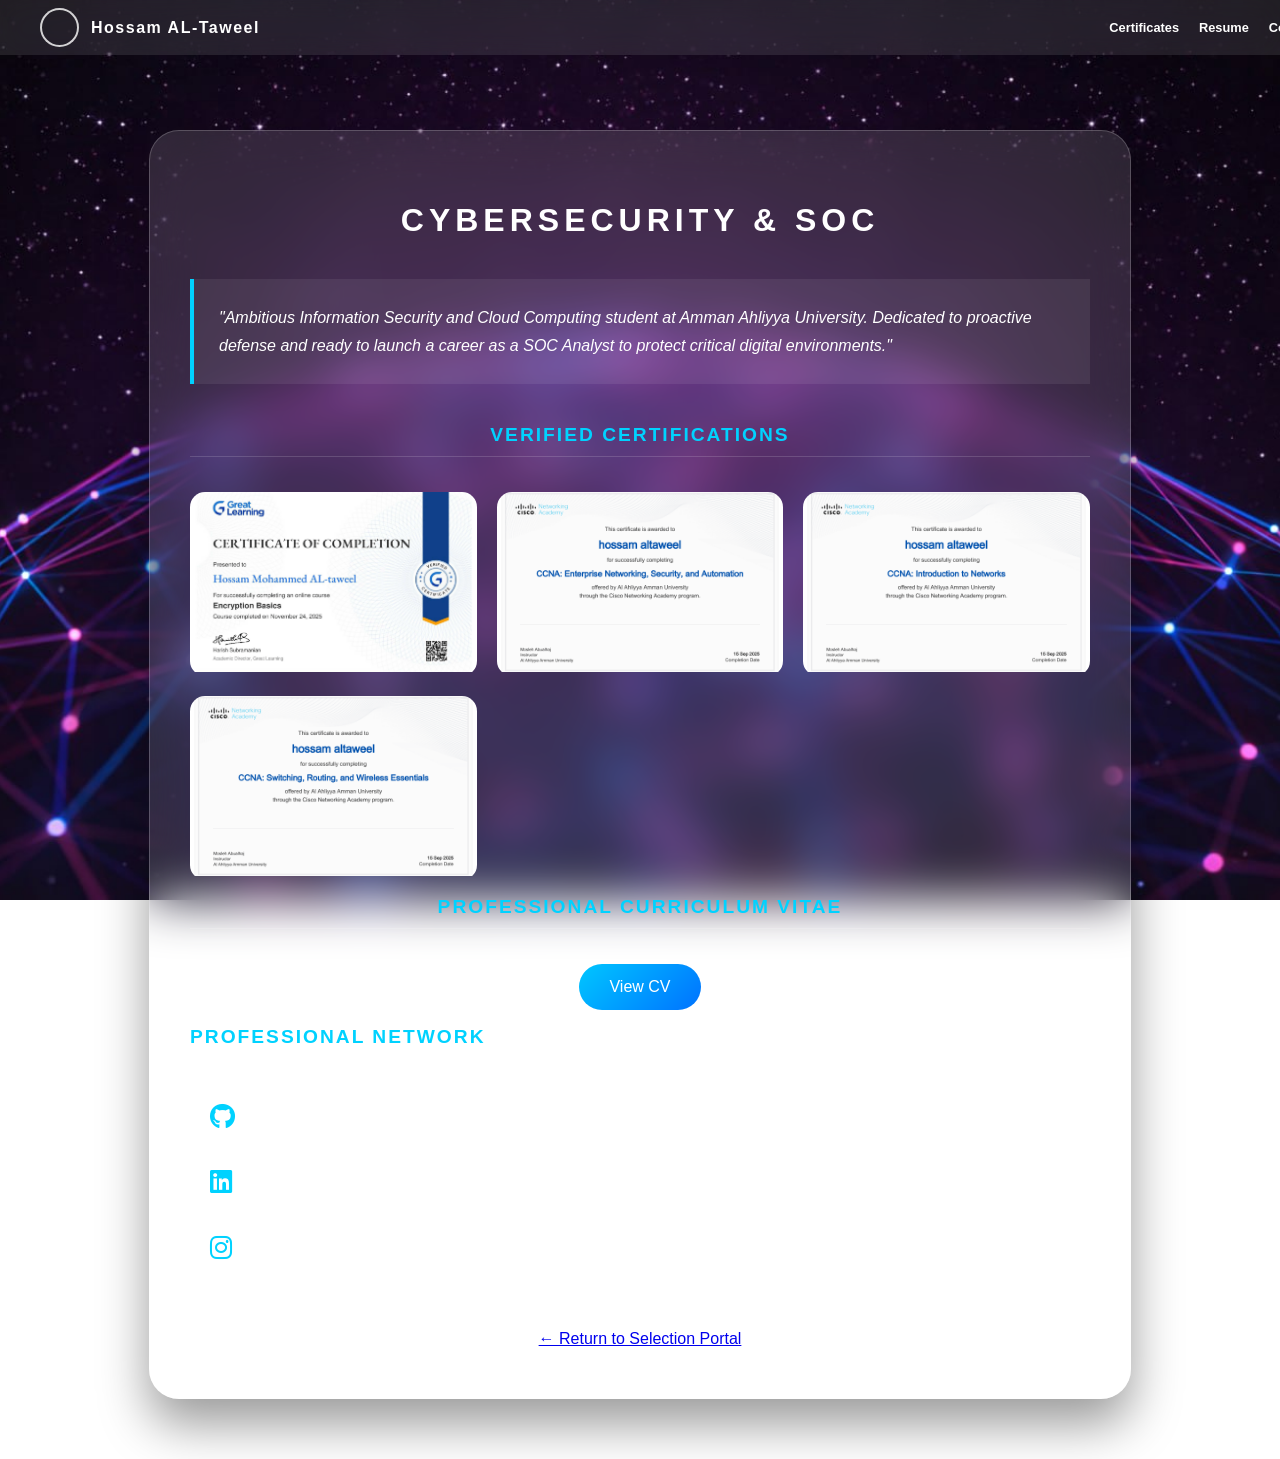
==== hossam.html @ 8f1ebd7d "mycv" ====
<!DOCTYPE html>
<html lang="en" dir="ltr">
<head>
<meta charset="UTF-8">
<meta name="viewport" content="width=device-width, initial-scale=1.0">

<title>Hossam AL-Taweel | Cybersecurity & SOC Portfolio</title>

<link rel="stylesheet" href="https://cdnjs.cloudflare.com/ajax/libs/font-awesome/6.0.0/css/all.min.css">

<style>

html{
scroll-behavior:smooth;
}

body{
background-image:url('Background-hossam.png');
background-size:cover;
background-position:center;
background-attachment:fixed;
font-family:'Segoe UI',Tahoma,sans-serif;
margin:0;
padding:0;
color:#fff;
overflow-x:hidden;
}

.top-bar{
position:fixed;
top:0;
width:100%;
height:55px;
background:rgba(255,255,255,0.1);
backdrop-filter:blur(15px);
display:flex;
align-items:center;
justify-content:space-between;
padding:0 40px;
z-index:1000;
transition:0.4s;
}

.top-bar:hover{
height:70px;
background:rgba(255,255,255,0.2);
}

.profile-side{
display:flex;
align-items:center;
}

.profile-pfp{
width:35px;
height:35px;
border-radius:50%;
background-image:url('1.png');
background-size:cover;
border:2px solid rgba(255,255,255,0.8);
margin-right:12px;
}

.user-name{
font-size:1em;
font-weight:700;
letter-spacing:1.5px;
}

.nav-links{
display:flex;
gap:20px;
}

.nav-links a{
text-decoration:none;
color:white;
font-size:0.8em;
font-weight:600;
}

.main-content{
padding-top:130px;
display:flex;
justify-content:center;
padding-bottom:60px;
}

.container{
max-width:900px;
width:90%;
background:rgba(255,255,255,0.12);
backdrop-filter:blur(25px);
padding:50px 40px;
border-radius:30px;
border:1px solid rgba(255,255,255,0.2);
box-shadow:0 25px 50px rgba(0,0,0,0.4);
text-align:center;
}

.main-header h1{
font-size:2em;
letter-spacing:5px;
font-weight:800;
}

.bio-box{
background:rgba(255,255,255,0.07);
padding:25px;
border-left:4px solid #00d2ff;
margin:40px 0;
font-style:italic;
text-align:left;
line-height:1.7;
}

.section-title{
font-size:1.2em;
border-bottom:1px solid rgba(255,255,255,0.15);
padding-bottom:10px;
margin-bottom:35px;
text-transform:uppercase;
letter-spacing:2px;
color:#00d2ff;
}

.cert-grid{
display:grid;
grid-template-columns:repeat(auto-fit,minmax(250px,1fr));
gap:20px;
}

.cert-item{
overflow:hidden;
border-radius:15px;
cursor:pointer;
transition:0.3s;
}

.cert-item:hover{
transform:scale(1.03);
box-shadow:0 0 20px rgba(0,210,255,0.4);
}

.cert-img{
width:100%;
height:180px;
object-fit:cover;
}

/* CERT POPUP */

.cert-modal{
display:none;
position:fixed;
top:0;
left:0;
width:100%;
height:100%;
background:rgba(0,0,0,0.9);
justify-content:center;
align-items:center;
z-index:2000;
}

.cert-modal img{
max-width:85%;
max-height:85%;
border-radius:10px;
}

.close-cert{
position:absolute;
top:30px;
right:40px;
font-size:35px;
cursor:pointer;
}

/* CV */

.cv-btn{
background:linear-gradient(135deg,#00c6ff,#0072ff);
border:none;
padding:14px 30px;
font-size:16px;
color:white;
border-radius:30px;
cursor:pointer;
}

.cv-modal{
display:none;
position:fixed;
top:0;
left:0;
width:100%;
height:100%;
background:rgba(0,0,0,0.8);
justify-content:center;
align-items:center;
z-index:1000;
}

.cv-box{
width:75%;
height:85%;
background:#111;
border-radius:15px;
overflow:hidden;
position:relative;
}

.cv-box iframe{
width:100%;
height:100%;
border:none;
}

.close-btn{
position:absolute;
top:15px;
right:20px;
font-size:22px;
cursor:pointer;
}

.social-list{
display:flex;
flex-direction:column;
align-items:flex-start;
gap:20px;
}

.social-item{
display:flex;
align-items:center;
text-decoration:none;
color:white;
background:rgba(255,255,255,0.05);
padding:10px 20px;
border-radius:50px;
}

.social-item i{
font-size:1.6em;
margin-right:15px;
color:#00d2ff;
}

footer{
margin-top:60px;
}

</style>

<script>

function openCV(){
document.getElementById("cvModal").style.display="flex";
}

function closeCV(){
document.getElementById("cvModal").style.display="none";
}

function openCert(img){
document.getElementById("certModal").style.display="flex";
document.getElementById("certBig").src=img.src;
}

function closeCert(){
document.getElementById("certModal").style.display="none";
}

</script>

</head>

<body>

<nav class="top-bar">

<div class="profile-side">
<div class="profile-pfp"></div>
<span class="user-name">Hossam AL-Taweel</span>
</div>

<div class="nav-links">
<a href="#certificates">Certificates</a>
<a href="#cv">Resume</a>
<a href="#social">Connect</a>
</div>

</nav>

<div class="main-content">

<div class="container">

<header class="main-header">
<h1>CYBERSECURITY & SOC</h1>
</header>

<div class="bio-box">
"Ambitious Information Security and Cloud Computing student at Amman Ahliyya University. Dedicated to proactive defense and ready to launch a career as a SOC Analyst to protect critical digital environments."
</div>

<section id="certificates">

<h2 class="section-title">Verified Certifications</h2>

<div class="cert-grid">

<div class="cert-item">
<img src="c1.png" class="cert-img" onclick="openCert(this)">
</div>

<div class="cert-item">
<img src="c2.png" class="cert-img" onclick="openCert(this)">
</div>

<div class="cert-item">
<img src="c3.png" class="cert-img" onclick="openCert(this)">
</div>

<div class="cert-item">
<img src="c4.png" class="cert-img" onclick="openCert(this)">
</div>

</div>

</section>

<section id="cv">

<h2 class="section-title">Professional Curriculum Vitae</h2>

<button class="cv-btn" onclick="openCV()">View CV</button>

</section>

<div id="cvModal" class="cv-modal">

<div class="cv-box">

<span class="close-btn" onclick="closeCV()">✖</span>

<iframe src="Hossam's Cv.pdf"></iframe>

</div>

</div>

<section id="social">

<h2 class="section-title" style="text-align:left;">Professional Network</h2>

<div class="social-list">

<a href="https://github.com/2lert" class="social-item" target="_blank">
<i class="fab fa-github"></i>
<span>HossamALTaweel</span>
</a>

<a href="https://www.linkedin.com/in/hossam-altaweel-b496282a0" class="social-item" target="_blank">
<i class="fab fa-linkedin"></i>
<span>Hossam AL-Taweel</span>
</a>

<a href="https://instagram.com/exploi1" class="social-item" target="_blank">
<i class="fab fa-instagram"></i>
<span>@exploi1</span>
</a>

</div>

</section>

<footer>
<a href="h1.html">← Return to Selection Portal</a>
</footer>

</div>
</div>

<!-- CERT MODAL -->

<div id="certModal" class="cert-modal">

<span class="close-cert" onclick="closeCert()">✖</span>

<img id="certBig">

</div>

</body>
</html>
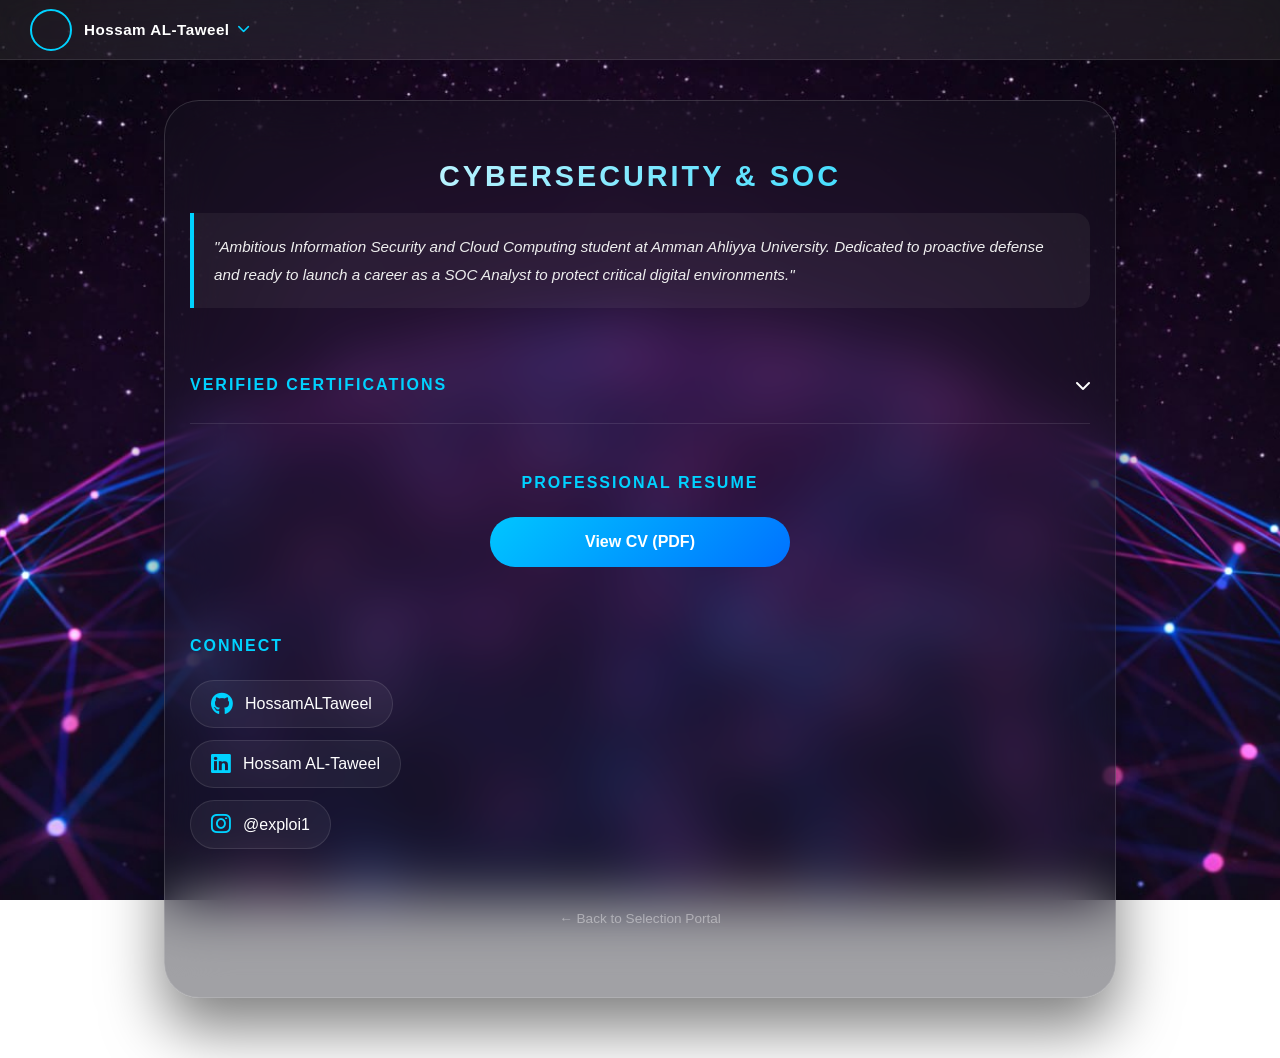
==== commit fe866e33: "Update hossam.html" ====
--- a/hossam.html
+++ b/hossam.html
@@ -2,397 +2,269 @@
 <html lang="en" dir="ltr">
 <head>
 <meta charset="UTF-8">
-<meta name="viewport" content="width=device-width, initial-scale=1.0">
-
-<title>Hossam AL-Taweel | Cybersecurity & SOC Portfolio</title>
-
+<meta name="viewport" content="width=device-width, initial-scale=1.0, maximum-scale=1.0, user-scalable=no">
+<title>Hossam AL-Taweel | Portfolio</title>
 <link rel="stylesheet" href="https://cdnjs.cloudflare.com/ajax/libs/font-awesome/6.0.0/css/all.min.css">
 
 <style>
-
-html{
-scroll-behavior:smooth;
-}
-
-body{
-background-image:url('Background-hossam.png');
-background-size:cover;
-background-position:center;
-background-attachment:fixed;
-font-family:'Segoe UI',Tahoma,sans-serif;
-margin:0;
-padding:0;
-color:#fff;
-overflow-x:hidden;
-}
-
-.top-bar{
-position:fixed;
-top:0;
-width:100%;
-height:55px;
-background:rgba(255,255,255,0.1);
-backdrop-filter:blur(15px);
-display:flex;
-align-items:center;
-justify-content:space-between;
-padding:0 40px;
-z-index:1000;
-transition:0.4s;
-}
-
-.top-bar:hover{
-height:70px;
-background:rgba(255,255,255,0.2);
-}
-
-.profile-side{
-display:flex;
-align-items:center;
-}
-
-.profile-pfp{
-width:35px;
-height:35px;
-border-radius:50%;
-background-image:url('1.png');
-background-size:cover;
-border:2px solid rgba(255,255,255,0.8);
-margin-right:12px;
-}
-
-.user-name{
-font-size:1em;
-font-weight:700;
-letter-spacing:1.5px;
-}
-
-.nav-links{
-display:flex;
-gap:20px;
-}
-
-.nav-links a{
-text-decoration:none;
-color:white;
-font-size:0.8em;
-font-weight:600;
-}
-
-.main-content{
-padding-top:130px;
-display:flex;
-justify-content:center;
-padding-bottom:60px;
-}
-
-.container{
-max-width:900px;
-width:90%;
-background:rgba(255,255,255,0.12);
-backdrop-filter:blur(25px);
-padding:50px 40px;
-border-radius:30px;
-border:1px solid rgba(255,255,255,0.2);
-box-shadow:0 25px 50px rgba(0,0,0,0.4);
-text-align:center;
-}
-
-.main-header h1{
-font-size:2em;
-letter-spacing:5px;
-font-weight:800;
-}
-
-.bio-box{
-background:rgba(255,255,255,0.07);
-padding:25px;
-border-left:4px solid #00d2ff;
-margin:40px 0;
-font-style:italic;
-text-align:left;
-line-height:1.7;
-}
-
-.section-title{
-font-size:1.2em;
-border-bottom:1px solid rgba(255,255,255,0.15);
-padding-bottom:10px;
-margin-bottom:35px;
-text-transform:uppercase;
-letter-spacing:2px;
-color:#00d2ff;
-}
-
-.cert-grid{
-display:grid;
-grid-template-columns:repeat(auto-fit,minmax(250px,1fr));
-gap:20px;
-}
-
-.cert-item{
-overflow:hidden;
-border-radius:15px;
-cursor:pointer;
-transition:0.3s;
-}
-
-.cert-item:hover{
-transform:scale(1.03);
-box-shadow:0 0 20px rgba(0,210,255,0.4);
-}
-
-.cert-img{
-width:100%;
-height:180px;
-object-fit:cover;
-}
-
-/* CERT POPUP */
-
-.cert-modal{
-display:none;
-position:fixed;
-top:0;
-left:0;
-width:100%;
-height:100%;
-background:rgba(0,0,0,0.9);
-justify-content:center;
-align-items:center;
-z-index:2000;
-}
-
-.cert-modal img{
-max-width:85%;
-max-height:85%;
-border-radius:10px;
-}
-
-.close-cert{
-position:absolute;
-top:30px;
-right:40px;
-font-size:35px;
-cursor:pointer;
-}
-
-/* CV */
-
-.cv-btn{
-background:linear-gradient(135deg,#00c6ff,#0072ff);
-border:none;
-padding:14px 30px;
-font-size:16px;
-color:white;
-border-radius:30px;
-cursor:pointer;
-}
-
-.cv-modal{
-display:none;
-position:fixed;
-top:0;
-left:0;
-width:100%;
-height:100%;
-background:rgba(0,0,0,0.8);
-justify-content:center;
-align-items:center;
-z-index:1000;
-}
-
-.cv-box{
-width:75%;
-height:85%;
-background:#111;
-border-radius:15px;
-overflow:hidden;
-position:relative;
-}
-
-.cv-box iframe{
-width:100%;
-height:100%;
-border:none;
-}
-
-.close-btn{
-position:absolute;
-top:15px;
-right:20px;
-font-size:22px;
-cursor:pointer;
-}
-
-.social-list{
-display:flex;
-flex-direction:column;
-align-items:flex-start;
-gap:20px;
-}
-
-.social-item{
-display:flex;
-align-items:center;
-text-decoration:none;
-color:white;
-background:rgba(255,255,255,0.05);
-padding:10px 20px;
-border-radius:50px;
-}
-
-.social-item i{
-font-size:1.6em;
-margin-right:15px;
-color:#00d2ff;
-}
-
-footer{
-margin-top:60px;
-}
-
+    /* الإعدادات الأساسية والحركات */
+    html { scroll-behavior: smooth; }
+    body {
+        background-image: url('Background-hossam.png');
+        background-size: cover;
+        background-position: center;
+        background-attachment: fixed;
+        font-family: 'Segoe UI', Roboto, Helvetica, Arial, sans-serif;
+        margin: 0; padding: 0; color: #fff;
+        overflow-x: hidden;
+        -webkit-tap-highlight-color: transparent; /* إزالة اللون الأزرق عند اللمس في الهاتف */
+    }
+
+    /* حركات الظهور (Animations) */
+    @keyframes fadeInUp {
+        from { opacity: 0; transform: translateY(30px); }
+        to { opacity: 1; transform: translateY(0); }
+    }
+
+    .animate-in { animation: fadeInUp 0.8s ease forwards; }
+
+    /* --- الشريط العلوي (Mobile Optimized) --- */
+    .top-bar {
+        position: fixed; top: 0; width: 100%; height: 60px;
+        background: rgba(255, 255, 255, 0.08);
+        backdrop-filter: blur(20px); -webkit-backdrop-filter: blur(20px);
+        display: flex; align-items: center; justify-content: flex-start;
+        padding: 0 20px; box-sizing: border-box; z-index: 1001;
+        border-bottom: 1px solid rgba(255, 255, 255, 0.1);
+    }
+
+    .profile-side { display: flex; align-items: center; cursor: pointer; padding: 5px 10px; border-radius: 30px; transition: 0.3s; }
+    .profile-side:active { background: rgba(255, 255, 255, 0.1); } /* تأثير عند اللمس في الهاتف */
+
+    .profile-pfp {
+        width: 38px; height: 38px; border-radius: 50%;
+        background-image: url('1.png'); background-size: cover;
+        border: 2px solid #00d2ff; margin-right: 12px;
+    }
+    .user-name { font-weight: 700; font-size: 0.95em; letter-spacing: 0.5px; margin-right: 8px; }
+
+    /* القائمة المنسدلة (Full Width on Mobile) */
+    .nav-dropdown {
+        position: fixed; top: -300px; left: 15px;
+        background: rgba(10, 10, 20, 0.95);
+        backdrop-filter: blur(25px);
+        border-radius: 20px; border: 1px solid rgba(255,255,255,0.15);
+        width: 220px; padding: 15px 0;
+        transition: 0.5s cubic-bezier(0.68, -0.55, 0.265, 1.55); 
+        z-index: 1000;
+        box-shadow: 0 15px 40px rgba(0,0,0,0.8);
+    }
+    .nav-dropdown.active { top: 75px; }
+    .nav-dropdown a {
+        display: block; padding: 15px 25px; color: #fff;
+        text-decoration: none; font-size: 0.9em; font-weight: 600;
+        transition: 0.3s; text-align: left; text-transform: uppercase;
+    }
+    .nav-dropdown a:active { background: rgba(0, 210, 255, 0.2); color: #00d2ff; }
+
+    /* --- الحاوية الرئيسية (Responsive Container) --- */
+    .main-content { padding: 100px 15px 60px; display: flex; justify-content: center; }
+    .container {
+        max-width: 900px; width: 100%;
+        background: rgba(20, 20, 30, 0.4);
+        backdrop-filter: blur(30px); -webkit-backdrop-filter: blur(30px);
+        padding: 40px 25px; border-radius: 35px;
+        border: 1px solid rgba(255, 255, 255, 0.15);
+        box-shadow: 0 30px 60px rgba(0,0,0,0.5);
+        text-align: center;
+    }
+
+    .main-header h1 { 
+        font-size: 1.8em; letter-spacing: 3px; text-transform: uppercase; margin-bottom: 20px;
+        background: linear-gradient(to right, #fff, #00d2ff);
+        -webkit-background-clip: text; -webkit-text-fill-color: transparent;
+    }
+
+    .bio-box {
+        background: rgba(255, 255, 255, 0.05); padding: 20px;
+        border-left: 4px solid #00d2ff; margin-bottom: 40px;
+        text-align: left; font-style: italic; line-height: 1.8; color: #eee;
+        font-size: 0.95em; border-radius: 0 15px 15px 0;
+    }
+
+    /* --- تحسين قسم الشهادات في الهاتف --- */
+    .collapsible-header {
+        display: flex; justify-content: space-between; align-items: center;
+        cursor: pointer; padding: 15px 0; border-bottom: 1px solid rgba(255,255,255,0.1);
+    }
+    .section-title { font-size: 1em; text-transform: uppercase; letter-spacing: 2px; color: #00d2ff; }
+
+    .cert-content {
+        max-height: 0; overflow: hidden;
+        transition: max-height 0.6s cubic-bezier(0.4, 0, 0.2, 1);
+    }
+    .cert-content.expanded { max-height: 1500px; }
+
+    .cert-grid { 
+        display: grid; 
+        grid-template-columns: repeat(auto-fit, minmax(100%, 1fr)); /* عمود واحد في الهاتف لسهولة العرض */
+        gap: 20px; padding: 20px 0; 
+    }
+    
+    @media (min-width: 600px) {
+        .cert-grid { grid-template-columns: repeat(2, 1fr); }
+    }
+
+    .cert-item { border-radius: 18px; overflow: hidden; border: 1px solid rgba(255,255,255,0.1); background: #000; }
+    .cert-img { width: 100%; height: auto; display: block; cursor: pointer; transition: 0.4s; }
+
+    /* --- الأزرار والتواصل --- */
+    .cv-btn {
+        background: linear-gradient(135deg, #00c6ff, #0072ff);
+        border: none; padding: 16px 45px; border-radius: 40px;
+        color: white; font-weight: bold; cursor: pointer; width: 80%; /* عريض في الهاتف */
+        max-width: 300px; transition: 0.3s; font-size: 1em;
+    }
+
+    .social-list { display: flex; flex-direction: column; align-items: flex-start; gap: 12px; margin-top: 20px; }
+    .social-item {
+        display: flex; align-items: center; text-decoration: none; color: #fff;
+        background: rgba(255, 255, 255, 0.05); padding: 12px 20px;
+        border-radius: 50px; border: 1px solid rgba(255, 255, 255, 0.1);
+        width: auto; transition: 0.3s;
+    }
+    .social-item:active { transform: scale(0.95); background: rgba(0, 210, 255, 0.1); }
+    .social-item i { font-size: 1.4em; margin-right: 12px; color: #00d2ff; }
+
+    /* --- المودال (تحسين للهاتف) --- */
+    .modal {
+        display: none; position: fixed; top: 0; left: 0; width: 100%; height: 100%;
+        background: rgba(0,0,0,0.98); z-index: 2000; justify-content: center; align-items: center;
+    }
+    .modal-content { width: 95%; max-height: 80%; border-radius: 15px; object-fit: contain; }
+    .cv-box { width: 95%; height: 90%; background: #111; position: relative; border-radius: 20px; overflow: hidden; }
+    .close-x { position: absolute; top: 15px; right: 20px; font-size: 30px; color: #fff; z-index: 2001; padding: 10px; }
+
+    footer { margin-top: 60px; padding-bottom: 30px; }
 </style>
 
 <script>
-
-function openCV(){
-document.getElementById("cvModal").style.display="flex";
-}
-
-function closeCV(){
-document.getElementById("cvModal").style.display="none";
-}
-
-function openCert(img){
-document.getElementById("certModal").style.display="flex";
-document.getElementById("certBig").src=img.src;
-}
-
-function closeCert(){
-document.getElementById("certModal").style.display="none";
-}
-
+    function toggleNav() {
+        document.getElementById("navDropdown").classList.toggle("active");
+        document.getElementById("navArrow").classList.toggle("rotated");
+    }
+
+    function toggleCerts() {
+        document.getElementById("certContent").classList.toggle("expanded");
+        document.getElementById("certArrow").classList.toggle("rotated");
+    }
+
+    function openCV() { 
+        document.body.style.overflow = "hidden"; // منع التمرير عند فتح الـ CV
+        document.getElementById("cvModal").style.display = "flex"; 
+    }
+    function closeCV() { 
+        document.body.style.overflow = "auto";
+        document.getElementById("cvModal").style.display = "none"; 
+    }
+    
+    function openCert(img) {
+        document.getElementById("certModal").style.display = "flex";
+        document.getElementById("certBig").src = img.src;
+    }
+    function closeCert() { document.getElementById("certModal").style.display = "none"; }
+
+    // إغلاق المودال عند الضغط في أي مكان فارغ
+    window.onclick = function(event) {
+        if (event.target.className === 'modal') {
+            closeCert();
+            closeCV();
+        }
+    }
 </script>
-
 </head>
 
 <body>
 
 <nav class="top-bar">
-
-<div class="profile-side">
-<div class="profile-pfp"></div>
-<span class="user-name">Hossam AL-Taweel</span>
-</div>
-
-<div class="nav-links">
-<a href="#certificates">Certificates</a>
-<a href="#cv">Resume</a>
-<a href="#social">Connect</a>
-</div>
-
+    <div class="profile-side" onclick="toggleNav()">
+        <div class="profile-pfp"></div>
+        <span class="user-name">Hossam AL-Taweel</span>
+        <i id="navArrow" class="fas fa-chevron-down" style="font-size: 0.8em; transition: 0.4s; color: #00d2ff;"></i>
+    </div>
 </nav>
 
+<div id="navDropdown" class="nav-dropdown">
+    <a href="#certificates" onclick="toggleNav()">Certificates</a>
+    <a href="#cv" onclick="toggleNav()">Resume</a>
+    <a href="#social" onclick="toggleNav()">Connect</a>
+</div>
+
 <div class="main-content">
-
-<div class="container">
-
-<header class="main-header">
-<h1>CYBERSECURITY & SOC</h1>
-</header>
-
-<div class="bio-box">
-"Ambitious Information Security and Cloud Computing student at Amman Ahliyya University. Dedicated to proactive defense and ready to launch a career as a SOC Analyst to protect critical digital environments."
-</div>
-
-<section id="certificates">
-
-<h2 class="section-title">Verified Certifications</h2>
-
-<div class="cert-grid">
-
-<div class="cert-item">
-<img src="c1.png" class="cert-img" onclick="openCert(this)">
-</div>
-
-<div class="cert-item">
-<img src="c2.png" class="cert-img" onclick="openCert(this)">
-</div>
-
-<div class="cert-item">
-<img src="c3.png" class="cert-img" onclick="openCert(this)">
-</div>
-
-<div class="cert-item">
-<img src="c4.png" class="cert-img" onclick="openCert(this)">
-</div>
-
-</div>
-
-</section>
-
-<section id="cv">
-
-<h2 class="section-title">Professional Curriculum Vitae</h2>
-
-<button class="cv-btn" onclick="openCV()">View CV</button>
-
-</section>
-
-<div id="cvModal" class="cv-modal">
-
-<div class="cv-box">
-
-<span class="close-btn" onclick="closeCV()">✖</span>
-
-<iframe src="Hossam's Cv.pdf"></iframe>
-
-</div>
-
-</div>
-
-<section id="social">
-
-<h2 class="section-title" style="text-align:left;">Professional Network</h2>
-
-<div class="social-list">
-
-<a href="https://github.com/2lert" class="social-item" target="_blank">
-<i class="fab fa-github"></i>
-<span>HossamALTaweel</span>
-</a>
-
-<a href="https://www.linkedin.com/in/hossam-altaweel-b496282a0" class="social-item" target="_blank">
-<i class="fab fa-linkedin"></i>
-<span>Hossam AL-Taweel</span>
-</a>
-
-<a href="https://instagram.com/exploi1" class="social-item" target="_blank">
-<i class="fab fa-instagram"></i>
-<span>@exploi1</span>
-</a>
-
-</div>
-
-</section>
-
-<footer>
-<a href="h1.html">← Return to Selection Portal</a>
-</footer>
-
-</div>
-</div>
-
-<!-- CERT MODAL -->
-
-<div id="certModal" class="cert-modal">
-
-<span class="close-cert" onclick="closeCert()">✖</span>
-
-<img id="certBig">
-
+    <div class="container animate-in">
+        <header class="main-header">
+            <h1>CYBERSECURITY & SOC</h1>
+        </header>
+
+        <div class="bio-box">
+            "Ambitious Information Security and Cloud Computing student at Amman Ahliyya University. Dedicated to proactive defense and ready to launch a career as a SOC Analyst to protect critical digital environments."
+        </div>
+
+        <section id="certificates">
+            <div class="collapsible-header" onclick="toggleCerts()">
+                <h2 class="section-title">Verified Certifications</h2>
+                <i id="certArrow" class="fas fa-chevron-down" style="transition: 0.4s;"></i>
+            </div>
+            <div id="certContent" class="cert-content">
+                <div class="cert-grid">
+                    <div class="cert-item"><img src="c1.png" class="cert-img" onclick="openCert(this)" alt="Cert 1"></div>
+                    <div class="cert-item"><img src="c2.png" class="cert-img" onclick="openCert(this)" alt="Cert 2"></div>
+                    <div class="cert-item"><img src="c3.png" class="cert-img" onclick="openCert(this)" alt="Cert 3"></div>
+                    <div class="cert-item"><img src="c4.png" class="cert-img" onclick="openCert(this)" alt="Cert 4"></div>
+                </div>
+            </div>
+        </section>
+
+        <section id="cv" style="margin-top: 50px;">
+            <h2 class="section-title" style="margin-bottom: 25px; text-align: center;">Professional Resume</h2>
+            <button class="cv-btn" onclick="openCV()">View CV (PDF)</button>
+        </section>
+
+        <section id="social" style="margin-top: 70px;">
+            <h2 class="section-title" style="text-align: left; margin-bottom: 25px;">Connect</h2>
+            <div class="social-list">
+                <a href="https://github.com/2lert" class="social-item" target="_blank">
+                    <i class="fab fa-github"></i>
+                    <span>HossamALTaweel</span>
+                </a>
+                <a href="https://www.linkedin.com/in/hossam-altaweel-b496282a0" class="social-item" target="_blank">
+                    <i class="fab fa-linkedin"></i>
+                    <span>Hossam AL-Taweel</span>
+                </a>
+                <a href="https://instagram.com/exploi1" class="social-item" target="_blank">
+                    <i class="fab fa-instagram"></i>
+                    <span>@exploi1</span>
+                </a>
+            </div>
+        </section>
+
+        <footer>
+            <a href="index.html" style="color: rgba(255,255,255,0.4); text-decoration: none; font-size: 0.85em;">← Back to Selection Portal</a>
+        </footer>
+    </div>
+</div>
+
+<div id="cvModal" class="modal">
+    <div class="cv-box">
+        <span class="close-x" onclick="closeCV()">✖</span>
+        <iframe src="Hossam's Cv.pdf" style="width: 100%; height: 100%; border: none;"></iframe>
+    </div>
+</div>
+
+<div id="certModal" class="modal" onclick="closeCert()">
+    <span class="close-x">✖</span>
+    <img id="certBig" class="modal-content" alt="Large Certificate">
 </div>
 
 </body>
-</html>+</html>
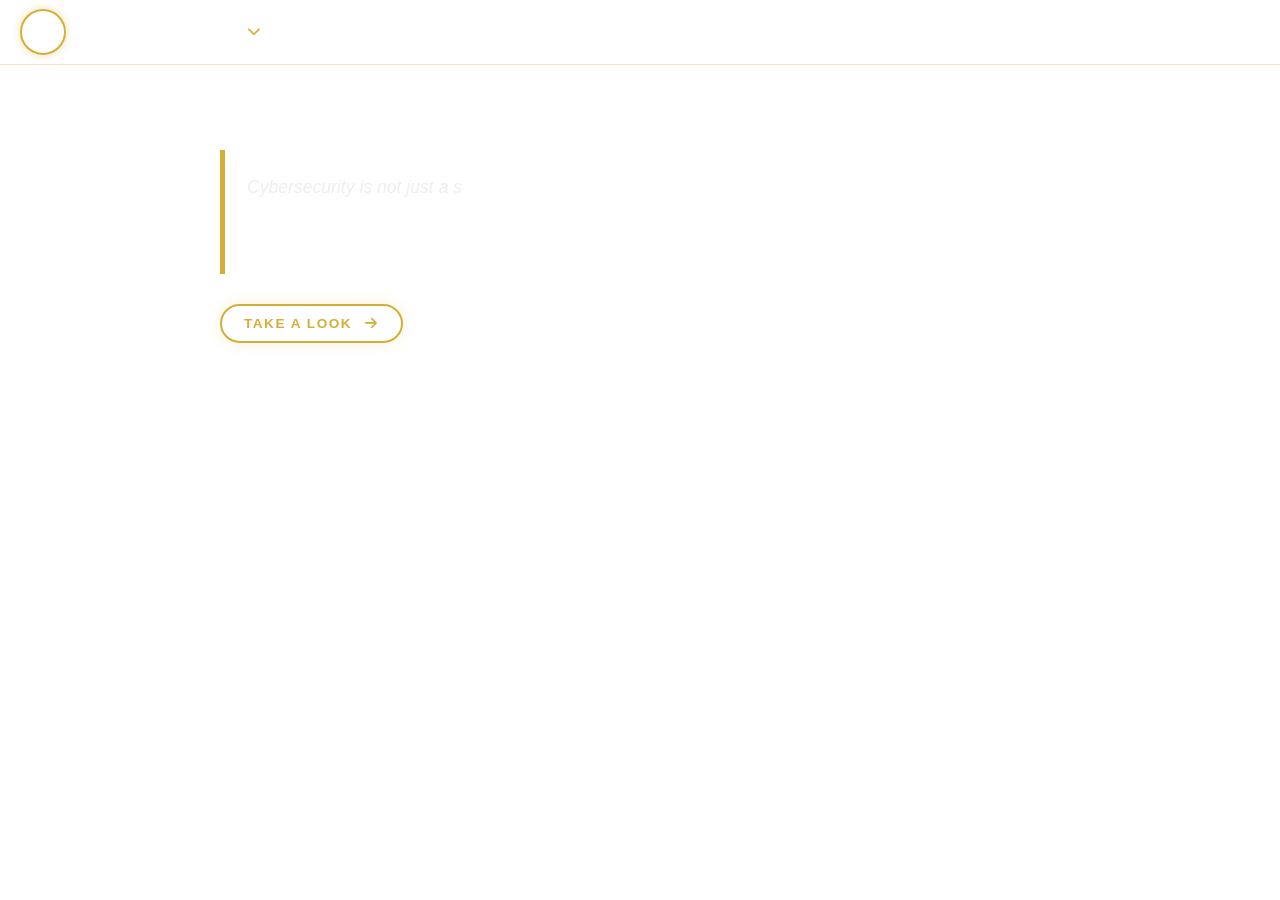
==== commit d235ff4a: "Update hossam.html" ====
--- a/hossam.html
+++ b/hossam.html
@@ -1,270 +1,296 @@
 <!DOCTYPE html>
 <html lang="en" dir="ltr">
 <head>
-<meta charset="UTF-8">
-<meta name="viewport" content="width=device-width, initial-scale=1.0, maximum-scale=1.0, user-scalable=no">
-<title>Hossam AL-Taweel | Portfolio</title>
-<link rel="stylesheet" href="https://cdnjs.cloudflare.com/ajax/libs/font-awesome/6.0.0/css/all.min.css">
-
-<style>
-    /* الإعدادات الأساسية والحركات */
-    html { scroll-behavior: smooth; }
-    body {
-        background-image: url('Background-hossam.png');
-        background-size: cover;
-        background-position: center;
-        background-attachment: fixed;
-        font-family: 'Segoe UI', Roboto, Helvetica, Arial, sans-serif;
-        margin: 0; padding: 0; color: #fff;
-        overflow-x: hidden;
-        -webkit-tap-highlight-color: transparent; /* إزالة اللون الأزرق عند اللمس في الهاتف */
-    }
-
-    /* حركات الظهور (Animations) */
-    @keyframes fadeInUp {
-        from { opacity: 0; transform: translateY(30px); }
-        to { opacity: 1; transform: translateY(0); }
-    }
-
-    .animate-in { animation: fadeInUp 0.8s ease forwards; }
-
-    /* --- الشريط العلوي (Mobile Optimized) --- */
-    .top-bar {
-        position: fixed; top: 0; width: 100%; height: 60px;
-        background: rgba(255, 255, 255, 0.08);
-        backdrop-filter: blur(20px); -webkit-backdrop-filter: blur(20px);
-        display: flex; align-items: center; justify-content: flex-start;
-        padding: 0 20px; box-sizing: border-box; z-index: 1001;
-        border-bottom: 1px solid rgba(255, 255, 255, 0.1);
-    }
-
-    .profile-side { display: flex; align-items: center; cursor: pointer; padding: 5px 10px; border-radius: 30px; transition: 0.3s; }
-    .profile-side:active { background: rgba(255, 255, 255, 0.1); } /* تأثير عند اللمس في الهاتف */
-
-    .profile-pfp {
-        width: 38px; height: 38px; border-radius: 50%;
-        background-image: url('1.png'); background-size: cover;
-        border: 2px solid #00d2ff; margin-right: 12px;
-    }
-    .user-name { font-weight: 700; font-size: 0.95em; letter-spacing: 0.5px; margin-right: 8px; }
-
-    /* القائمة المنسدلة (Full Width on Mobile) */
-    .nav-dropdown {
-        position: fixed; top: -300px; left: 15px;
-        background: rgba(10, 10, 20, 0.95);
-        backdrop-filter: blur(25px);
-        border-radius: 20px; border: 1px solid rgba(255,255,255,0.15);
-        width: 220px; padding: 15px 0;
-        transition: 0.5s cubic-bezier(0.68, -0.55, 0.265, 1.55); 
-        z-index: 1000;
-        box-shadow: 0 15px 40px rgba(0,0,0,0.8);
-    }
-    .nav-dropdown.active { top: 75px; }
-    .nav-dropdown a {
-        display: block; padding: 15px 25px; color: #fff;
-        text-decoration: none; font-size: 0.9em; font-weight: 600;
-        transition: 0.3s; text-align: left; text-transform: uppercase;
-    }
-    .nav-dropdown a:active { background: rgba(0, 210, 255, 0.2); color: #00d2ff; }
-
-    /* --- الحاوية الرئيسية (Responsive Container) --- */
-    .main-content { padding: 100px 15px 60px; display: flex; justify-content: center; }
-    .container {
-        max-width: 900px; width: 100%;
-        background: rgba(20, 20, 30, 0.4);
-        backdrop-filter: blur(30px); -webkit-backdrop-filter: blur(30px);
-        padding: 40px 25px; border-radius: 35px;
-        border: 1px solid rgba(255, 255, 255, 0.15);
-        box-shadow: 0 30px 60px rgba(0,0,0,0.5);
-        text-align: center;
-    }
-
-    .main-header h1 { 
-        font-size: 1.8em; letter-spacing: 3px; text-transform: uppercase; margin-bottom: 20px;
-        background: linear-gradient(to right, #fff, #00d2ff);
-        -webkit-background-clip: text; -webkit-text-fill-color: transparent;
-    }
-
-    .bio-box {
-        background: rgba(255, 255, 255, 0.05); padding: 20px;
-        border-left: 4px solid #00d2ff; margin-bottom: 40px;
-        text-align: left; font-style: italic; line-height: 1.8; color: #eee;
-        font-size: 0.95em; border-radius: 0 15px 15px 0;
-    }
-
-    /* --- تحسين قسم الشهادات في الهاتف --- */
-    .collapsible-header {
-        display: flex; justify-content: space-between; align-items: center;
-        cursor: pointer; padding: 15px 0; border-bottom: 1px solid rgba(255,255,255,0.1);
-    }
-    .section-title { font-size: 1em; text-transform: uppercase; letter-spacing: 2px; color: #00d2ff; }
-
-    .cert-content {
-        max-height: 0; overflow: hidden;
-        transition: max-height 0.6s cubic-bezier(0.4, 0, 0.2, 1);
-    }
-    .cert-content.expanded { max-height: 1500px; }
-
-    .cert-grid { 
-        display: grid; 
-        grid-template-columns: repeat(auto-fit, minmax(100%, 1fr)); /* عمود واحد في الهاتف لسهولة العرض */
-        gap: 20px; padding: 20px 0; 
-    }
-    
-    @media (min-width: 600px) {
-        .cert-grid { grid-template-columns: repeat(2, 1fr); }
-    }
-
-    .cert-item { border-radius: 18px; overflow: hidden; border: 1px solid rgba(255,255,255,0.1); background: #000; }
-    .cert-img { width: 100%; height: auto; display: block; cursor: pointer; transition: 0.4s; }
-
-    /* --- الأزرار والتواصل --- */
-    .cv-btn {
-        background: linear-gradient(135deg, #00c6ff, #0072ff);
-        border: none; padding: 16px 45px; border-radius: 40px;
-        color: white; font-weight: bold; cursor: pointer; width: 80%; /* عريض في الهاتف */
-        max-width: 300px; transition: 0.3s; font-size: 1em;
-    }
-
-    .social-list { display: flex; flex-direction: column; align-items: flex-start; gap: 12px; margin-top: 20px; }
-    .social-item {
-        display: flex; align-items: center; text-decoration: none; color: #fff;
-        background: rgba(255, 255, 255, 0.05); padding: 12px 20px;
-        border-radius: 50px; border: 1px solid rgba(255, 255, 255, 0.1);
-        width: auto; transition: 0.3s;
-    }
-    .social-item:active { transform: scale(0.95); background: rgba(0, 210, 255, 0.1); }
-    .social-item i { font-size: 1.4em; margin-right: 12px; color: #00d2ff; }
-
-    /* --- المودال (تحسين للهاتف) --- */
-    .modal {
-        display: none; position: fixed; top: 0; left: 0; width: 100%; height: 100%;
-        background: rgba(0,0,0,0.98); z-index: 2000; justify-content: center; align-items: center;
-    }
-    .modal-content { width: 95%; max-height: 80%; border-radius: 15px; object-fit: contain; }
-    .cv-box { width: 95%; height: 90%; background: #111; position: relative; border-radius: 20px; overflow: hidden; }
-    .close-x { position: absolute; top: 15px; right: 20px; font-size: 30px; color: #fff; z-index: 2001; padding: 10px; }
-
-    footer { margin-top: 60px; padding-bottom: 30px; }
-</style>
-
-<script>
-    function toggleNav() {
-        document.getElementById("navDropdown").classList.toggle("active");
-        document.getElementById("navArrow").classList.toggle("rotated");
-    }
-
-    function toggleCerts() {
-        document.getElementById("certContent").classList.toggle("expanded");
-        document.getElementById("certArrow").classList.toggle("rotated");
-    }
-
-    function openCV() { 
-        document.body.style.overflow = "hidden"; // منع التمرير عند فتح الـ CV
-        document.getElementById("cvModal").style.display = "flex"; 
-    }
-    function closeCV() { 
-        document.body.style.overflow = "auto";
-        document.getElementById("cvModal").style.display = "none"; 
-    }
-    
-    function openCert(img) {
-        document.getElementById("certModal").style.display = "flex";
-        document.getElementById("certBig").src = img.src;
-    }
-    function closeCert() { document.getElementById("certModal").style.display = "none"; }
-
-    // إغلاق المودال عند الضغط في أي مكان فارغ
-    window.onclick = function(event) {
-        if (event.target.className === 'modal') {
-            closeCert();
-            closeCV();
-        }
-    }
-</script>
+    <meta charset="UTF-8">
+    <meta name="viewport" content="width=device-width, initial-scale=1.0, maximum-scale=1.0, user-scalable=no">
+    <title>Hossam AL-Taweel | Portfolio</title>
+    <link rel="stylesheet" href="https://cdnjs.cloudflare.com/ajax/libs/font-awesome/6.0.0/css/all.min.css">
+    <style>
+        html { scroll-behavior: smooth; }
+        body {
+            background-image: url('back_hossam.png');
+            background-size: cover;
+            background-position: center;
+            background-attachment: fixed;
+            font-family: 'Segoe UI', Roboto, sans-serif;
+            margin: 0; padding: 0; color: #fff;
+            overflow: hidden; 
+            -webkit-tap-highlight-color: transparent;
+        }
+
+        /* Animations */
+        @keyframes fadeIn { from { opacity: 0; } to { opacity: 1; } }
+        
+        @keyframes floating {
+            0% { transform: translateY(0px) rotate(var(--rotation, 0deg)); }
+            50% { transform: translateY(-12px) rotate(var(--rotation, 0deg)); }
+            100% { transform: translateY(0px) rotate(var(--rotation, 0deg)); }
+        }
+
+        .page-section::-webkit-scrollbar { display: none; }
+        .page-section { -ms-overflow-style: none; scrollbar-width: none; }
+
+        /* --- Top Bar --- */
+        .top-bar {
+            position: fixed; top: 0; width: 100%; height: 65px;
+            background: rgba(255, 255, 255, 0.15);
+            backdrop-filter: blur(25px); -webkit-backdrop-filter: blur(25px);
+            display: flex; align-items: center; justify-content: flex-start;
+            padding: 0 20px; box-sizing: border-box; z-index: 1001;
+            border-bottom: 1px solid rgba(212, 175, 55, 0.3);
+        }
+        .profile-side { display: flex; align-items: center; cursor: pointer; }
+        .profile-pfp {
+            width: 42px; height: 42px; border-radius: 50%;
+            background-image: url('hossam4.png'); background-size: cover;
+            border: 2px solid #d4af37; margin-right: 12px;
+            box-shadow: 0 0 10px rgba(212, 175, 55, 0.4);
+        }
+        .user-name { font-weight: 700; font-size: 1.05em; letter-spacing: 0.5px; color: #fff; }
+
+        /* --- Navigation Drawer --- */
+        .nav-drawer {
+            position: fixed; top: 0; left: -100%;
+            width: 300px; height: 100vh;
+            background: rgba(255, 255, 255, 0.98);
+            backdrop-filter: blur(35px); -webkit-backdrop-filter: blur(35px);
+            border-right: 1px solid rgba(212, 175, 55, 0.4);
+            display: flex; flex-direction: column;
+            transition: 0.5s cubic-bezier(0.85, 0, 0.15, 1);
+            z-index: 1002; box-shadow: 20px 0 50px rgba(0,0,0,0.2);
+        }
+        .nav-drawer.active { left: 0; }
+        .drawer-header {
+            padding: 45px 25px 25px;
+            display: flex; flex-direction: column; align-items: flex-start;
+            border-bottom: 1px solid rgba(212, 175, 55, 0.2); margin-bottom: 20px;
+        }
+        .drawer-pfp {
+            width: 75px; height: 75px; border-radius: 50%;
+            background-image: url('hossam4.png'); background-size: cover;
+            border: 3px solid #d4af37; margin-bottom: 15px;
+        }
+        .drawer-name { font-size: 1.25em; font-weight: 800; color: #1a1a1a; }
+        .drawer-tag { font-size: 0.8em; color: #d4af37; text-transform: uppercase; margin-top: 5px; font-weight: 600; }
+
+        .nav-drawer a {
+            display: flex; align-items: center; padding: 16px 25px; 
+            color: #333; text-decoration: none; font-size: 1em; font-weight: 700;
+            margin: 5px 15px; border-radius: 15px; transition: 0.3s;
+            text-transform: uppercase; cursor: pointer;
+        }
+        .nav-drawer a i { margin-right: 18px; color: #d4af37; font-size: 1.2em; width: 25px; text-align: center; }
+
+        .menu-overlay {
+            position: fixed; top: 0; left: 0; width: 100%; height: 100%;
+            background: rgba(0,0,0,0.5); display: none; z-index: 1001;
+            backdrop-filter: blur(8px);
+        }
+        .menu-overlay.active { display: block; }
+
+        /* --- Content Layout --- */
+        .main-content { padding: 90px 18px 40px; display: flex; justify-content: center; height: 100vh; box-sizing: border-box; }
+        .page-section {
+            display: none; width: 100%; max-width: 900px;
+            animation: fadeIn 0.5s ease-out; overflow-y: auto; padding-bottom: 100px;
+        }
+        #home-section { display: block; }
+
+        .container { background: transparent; border: none; box-shadow: none; text-align: left; padding: 20px; }
+        
+        /* Typewriter Bio Styling */
+        .bio-box {
+            background: rgba(255, 255, 255, 0.08); padding: 22px;
+            border-left: 5px solid #d4af37; margin-bottom: 30px;
+            text-align: left; font-style: italic; line-height: 1.8; color: #eee;
+            min-height: 80px; font-size: 1.1em;
+        }
+
+        /* Floating Gold Button */
+        .explore-btn {
+            background: rgba(255, 255, 255, 0.1);
+            border: 2px solid #d4af37;
+            color: #d4af37;
+            padding: 10px 22px;
+            border-radius: 40px;
+            font-size: 0.85em;
+            font-weight: 800;
+            text-transform: uppercase;
+            letter-spacing: 1.5px;
+            cursor: pointer;
+            display: inline-block;
+            animation: floating 3s ease-in-out infinite;
+            transition: 0.3s;
+            box-shadow: 0 0 15px rgba(212, 175, 55, 0.2);
+        }
+        .explore-btn:hover { background: #d4af37; color: #fff; }
+
+        /* Floating Elements */
+        .scatter-grid { display: flex; flex-direction: column; gap: 50px; padding: 40px 20px; align-items: center; }
+        .float-item {
+            width: 170px; border-radius: 15px; overflow: hidden;
+            border: 2px solid rgba(212, 175, 55, 0.5); background: #000;
+            box-shadow: 0 10px 30px rgba(0,0,0,0.5); cursor: pointer;
+            transition: 0.3s; animation: floating 4s ease-in-out infinite;
+        }
+        .float-item:nth-child(odd) { align-self: flex-start; --rotation: -3deg; }
+        .float-item:even { align-self: flex-end; --rotation: 3deg; }
+        .float-img { width: 100%; height: auto; display: block; }
+
+        /* Social Links */
+        .social-float-grid { display: flex; flex-direction: column; gap: 30px; align-items: center; margin-top: 40px; }
+        .social-float-item {
+            background: rgba(255, 255, 255, 0.1); border: 2px solid #d4af37;
+            padding: 15px 30px; border-radius: 50px; text-decoration: none; color: white;
+            display: flex; align-items: center; gap: 15px; animation: floating 3.5s ease-in-out infinite;
+            transition: 0.3s;
+        }
+        .social-float-item:hover { transform: scale(1.1) !important; background: #d4af37; color: #1a1a1a; }
+
+        /* Zoom Modal */
+        .modal {
+            position: fixed; top: 0; left: 0; width: 100%; height: 100%;
+            background: rgba(0, 0, 0, 0.8); backdrop-filter: blur(0px);
+            z-index: 2000; display: flex; justify-content: center; align-items: center;
+            opacity: 0; visibility: hidden; transition: all 0.5s cubic-bezier(0.4, 0, 0.2, 1);
+        }
+        .modal.active { opacity: 1; visibility: visible; backdrop-filter: blur(15px); }
+        .modal-content {
+            width: 88%; max-width: 600px; border-radius: 20px; transform: scale(0.6);
+            transition: transform 0.5s cubic-bezier(0.34, 1.56, 0.64, 1);
+            border: 2px solid rgba(212, 175, 55, 0.6);
+        }
+        .modal.active .modal-content { transform: scale(1); }
+        .close-x { position: absolute; top: 25px; right: 30px; font-size: 35px; color: #fff; cursor: pointer; }
+    </style>
 </head>
-
 <body>
 
-<nav class="top-bar">
-    <div class="profile-side" onclick="toggleNav()">
-        <div class="profile-pfp"></div>
-        <span class="user-name">Hossam AL-Taweel</span>
-        <i id="navArrow" class="fas fa-chevron-down" style="font-size: 0.8em; transition: 0.4s; color: #00d2ff;"></i>
+    <div id="menuOverlay" class="menu-overlay" onclick="toggleNav()"></div>
+
+    <nav class="top-bar">
+        <div class="profile-side" onclick="toggleNav()">
+            <div class="profile-pfp"></div>
+            <span class="user-name">Hossam AL-Taweel</span>
+            <i id="navArrow" class="fas fa-chevron-down" style="font-size: 0.85em; transition: 0.4s; color: #d4af37; margin-left: 10px;"></i>
+        </div>
+    </nav>
+
+    <div id="navDrawer" class="nav-drawer">
+        <div class="drawer-header" onclick="showPage('home')">
+            <div class="drawer-pfp"></div>
+            <span class="drawer-name">Hossam AL-Taweel</span>
+            <span class="drawer-tag">Cybersecurity Specialist</span>
+        </div>
+        <a onclick="showPage('home')"><i class="fas fa-house"></i>Home</a>
+        <a onclick="showPage('certificates')"><i class="fas fa-award"></i>Certifications</a>
+        <a onclick="showPage('cv')"><i class="fas fa-file-invoice"></i>MY CV</a>
+        <a onclick="showPage('social')"><i class="fas fa-at"></i>social media</a>
     </div>
-</nav>
-
-<div id="navDropdown" class="nav-dropdown">
-    <a href="#certificates" onclick="toggleNav()">Certificates</a>
-    <a href="#cv" onclick="toggleNav()">Resume</a>
-    <a href="#social" onclick="toggleNav()">Connect</a>
-</div>
-
-<div class="main-content">
-    <div class="container animate-in">
-        <header class="main-header">
-            <h1>CYBERSECURITY & SOC</h1>
-        </header>
-
-        <div class="bio-box">
-            "Ambitious Information Security and Cloud Computing student at Amman Ahliyya University. Dedicated to proactive defense and ready to launch a career as a SOC Analyst to protect critical digital environments."
-        </div>
-
-        <section id="certificates">
-            <div class="collapsible-header" onclick="toggleCerts()">
-                <h2 class="section-title">Verified Certifications</h2>
-                <i id="certArrow" class="fas fa-chevron-down" style="transition: 0.4s;"></i>
-            </div>
-            <div id="certContent" class="cert-content">
-                <div class="cert-grid">
-                    <div class="cert-item"><img src="c1.png" class="cert-img" onclick="openCert(this)" alt="Cert 1"></div>
-                    <div class="cert-item"><img src="c2.png" class="cert-img" onclick="openCert(this)" alt="Cert 2"></div>
-                    <div class="cert-item"><img src="c3.png" class="cert-img" onclick="openCert(this)" alt="Cert 3"></div>
-                    <div class="cert-item"><img src="c4.png" class="cert-img" onclick="openCert(this)" alt="Cert 4"></div>
+
+    <div class="main-content">
+        
+        <section id="home-section" class="page-section">
+            <div class="container" style="padding-left: 30px; margin-top: 40px;">
+                <div id="typewriter" class="bio-box"></div>
+                <div class="explore-btn" onclick="toggleNav()">take a look <i class="fas fa-arrow-right" style="margin-left: 8px;"></i></div>
+            </div>
+        </section>
+
+        <section id="certificates-section" class="page-section">
+            <div class="container">
+      
+                <div class="scatter-grid">
+                    <div class="float-item"><img src="c1.png" class="float-img" onclick="openCert(this)"></div>
+                    <div class="float-item"><img src="c2.png" class="float-img" onclick="openCert(this)"></div>
+                    <div class="float-item"><img src="c3.png" class="float-img" onclick="openCert(this)"></div>
+                    <div class="float-item"><img src="c4.png" class="float-img" onclick="openCert(this)"></div>
+                    <div class="float-item"><img src="hossam1.png" class="float-img" onclick="openCert(this)"></div>
+                    <div class="float-item"><img src="hossam2.png" class="float-img" onclick="openCert(this)"></div>
                 </div>
             </div>
         </section>
 
-        <section id="cv" style="margin-top: 50px;">
-            <h2 class="section-title" style="margin-bottom: 25px; text-align: center;">Professional Resume</h2>
-            <button class="cv-btn" onclick="openCV()">View CV (PDF)</button>
-        </section>
-
-        <section id="social" style="margin-top: 70px;">
-            <h2 class="section-title" style="text-align: left; margin-bottom: 25px;">Connect</h2>
-            <div class="social-list">
-                <a href="https://github.com/2lert" class="social-item" target="_blank">
-                    <i class="fab fa-github"></i>
-                    <span>HossamALTaweel</span>
-                </a>
-                <a href="https://www.linkedin.com/in/hossam-altaweel-b496282a0" class="social-item" target="_blank">
-                    <i class="fab fa-linkedin"></i>
-                    <span>Hossam AL-Taweel</span>
-                </a>
-                <a href="https://instagram.com/exploi1" class="social-item" target="_blank">
-                    <i class="fab fa-instagram"></i>
-                    <span>@exploi1</span>
-                </a>
-            </div>
-        </section>
-
-        <footer>
-            <a href="index.html" style="color: rgba(255,255,255,0.4); text-decoration: none; font-size: 0.85em;">← Back to Selection Portal</a>
-        </footer>
+        <section id="cv-section" class="page-section">
+            <div class="container" style="display: flex; flex-direction: column; align-items: center;">
+               
+                <div class="float-item" style="width: 240px; --rotation: 0deg;">
+                    <img src="hossam3.png" class="float-img" onclick="openCert(this)">
+                </div>
+             
+            </div>
+        </section>
+
+        <section id="social-section" class="page-section">
+            <div class="container">
+              
+                <div class="social-float-grid">
+                    <a href="https://github.com/2lert" class="social-float-item" style="--rotation: -2deg; animation-delay: 0s;">
+                        <i class="fab fa-github" style="color: #d4af37;"></i><span>HossamALTaweel</span>
+                    </a>
+                    <a href="https://linkedin.com/in/hossam-altaweel-b496282a0" class="social-float-item" style="--rotation: 2deg; animation-delay: 0.5s;">
+                        <i class="fab fa-linkedin" style="color: #d4af37;"></i><span>Hossam AL-Taweel</span>
+                    </a>
+                    <a href="https://instagram.com/exploi1" class="social-float-item" style="--rotation: -1deg; animation-delay: 1s;">
+                        <i class="fab fa-instagram" style="color: #d4af37;"></i><span>@exploi1</span>
+                    </a>
+                </div>
+            </div>
+        </section>
     </div>
-</div>
-
-<div id="cvModal" class="modal">
-    <div class="cv-box">
-        <span class="close-x" onclick="closeCV()">✖</span>
-        <iframe src="Hossam's Cv.pdf" style="width: 100%; height: 100%; border: none;"></iframe>
+
+    <div id="certModal" class="modal" onclick="closeCert()">
+        <span class="close-x">✖</span>
+        <img id="certBig" class="modal-content">
     </div>
-</div>
-
-<div id="certModal" class="modal" onclick="closeCert()">
-    <span class="close-x">✖</span>
-    <img id="certBig" class="modal-content" alt="Large Certificate">
-</div>
-
+
+    <script>
+        const bioText = "Cybersecurity is not just a subject you study, but a means to protect your information.";
+                
+        let i = 0;
+        const speed = 40; 
+
+        function typeWriter() {
+            if (i < bioText.length) {
+                document.getElementById("typewriter").innerHTML += bioText.charAt(i);
+                i++;
+                setTimeout(typeWriter, speed);
+            }
+        }
+
+        function showPage(pageId) {
+            const sections = document.querySelectorAll('.page-section');
+            sections.forEach(section => { section.style.display = 'none'; });
+            document.getElementById(pageId + '-section').style.display = 'block';
+            if (document.getElementById("navDrawer").classList.contains("active")) { toggleNav(); }
+            
+            if (pageId === 'home' && i === 0) {
+                typeWriter();
+            }
+        }
+
+        function toggleNav() {
+            document.getElementById("navDrawer").classList.toggle("active");
+            document.getElementById("menuOverlay").classList.toggle("active");
+            document.getElementById("navArrow").classList.toggle("rotated");
+        }
+
+        function openCert(img) {
+            const modal = document.getElementById("certModal");
+            document.getElementById("certBig").src = img.src;
+            modal.classList.add("active");
+        }
+        function closeCert() { document.getElementById("certModal").classList.remove("active"); }
+
+        window.onclick = function(event) {
+            if (event.target.id === 'menuOverlay' || event.target.id === 'certModal') {
+                if (document.getElementById("navDrawer").classList.contains("active")) toggleNav();
+                closeCert();
+            }
+        }
+
+        // Start typing effect on load
+        window.onload = typeWriter;
+    </script>
 </body>
 </html>
